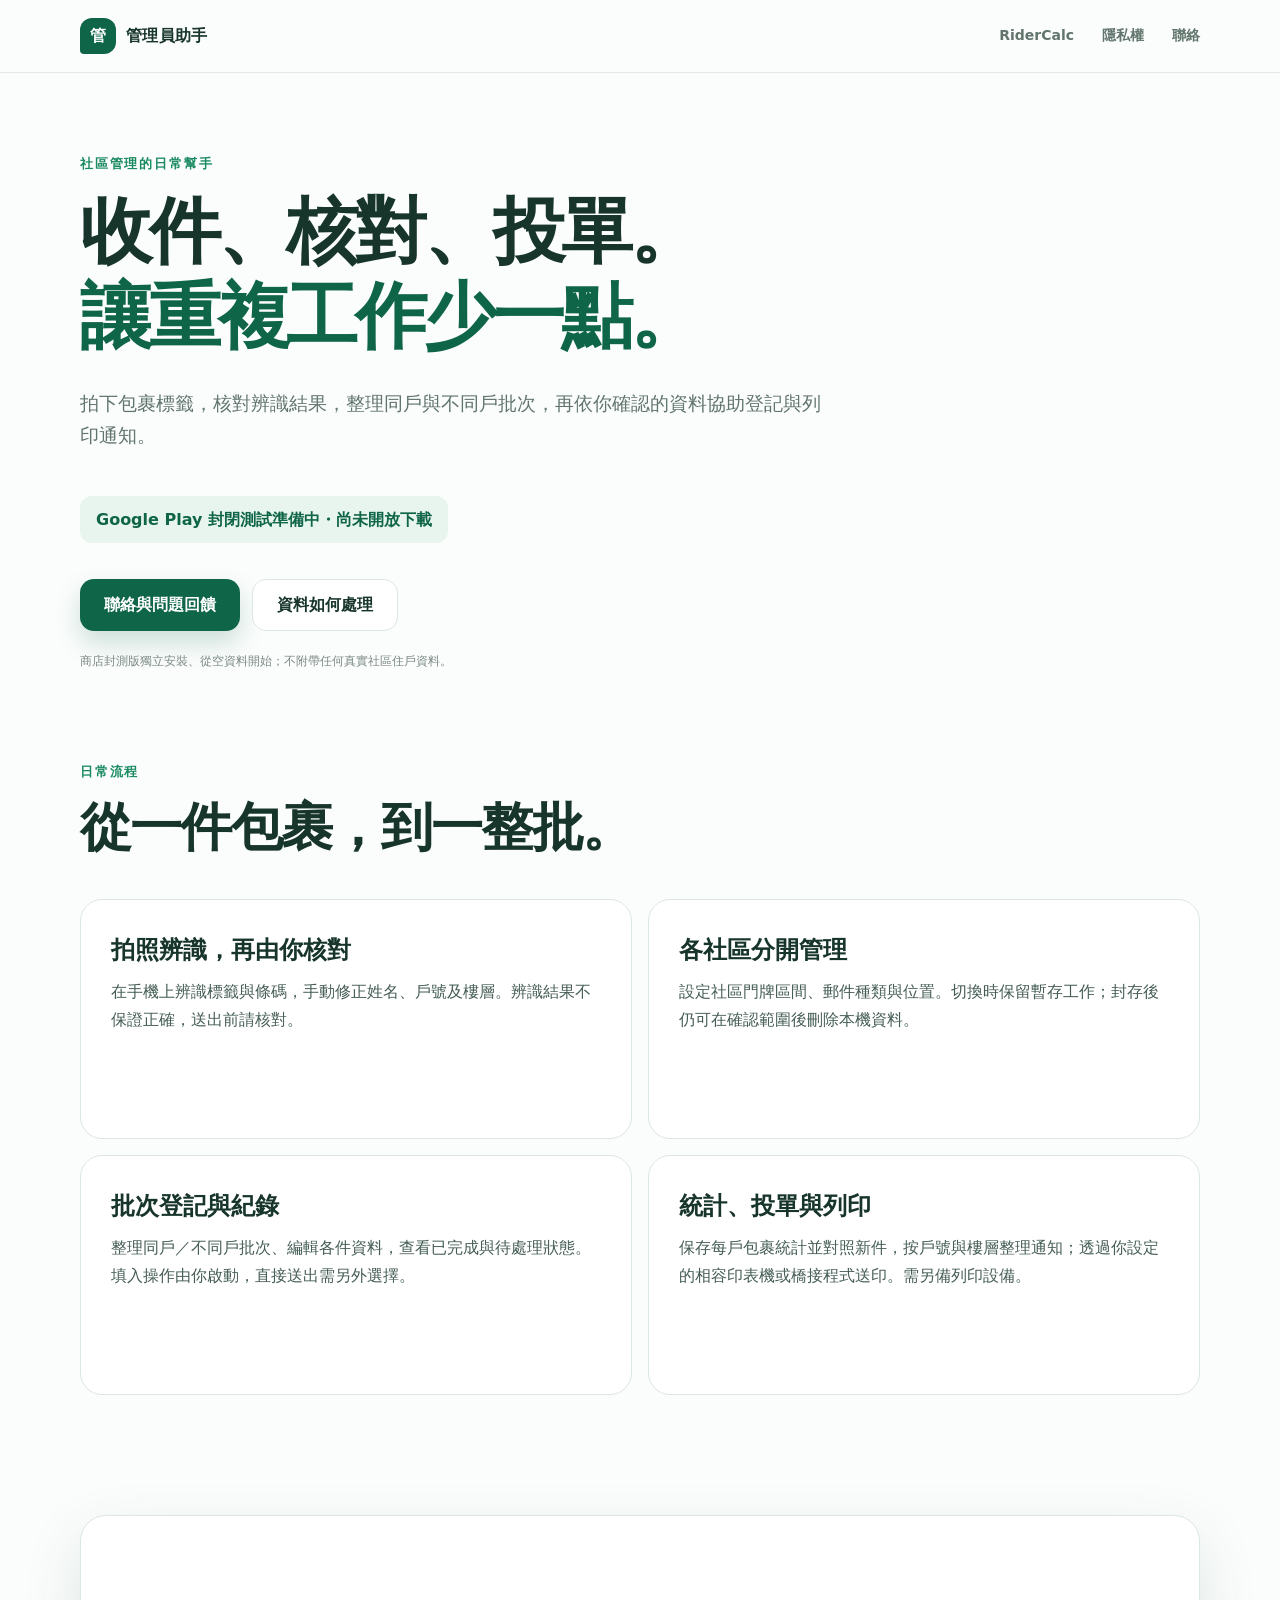
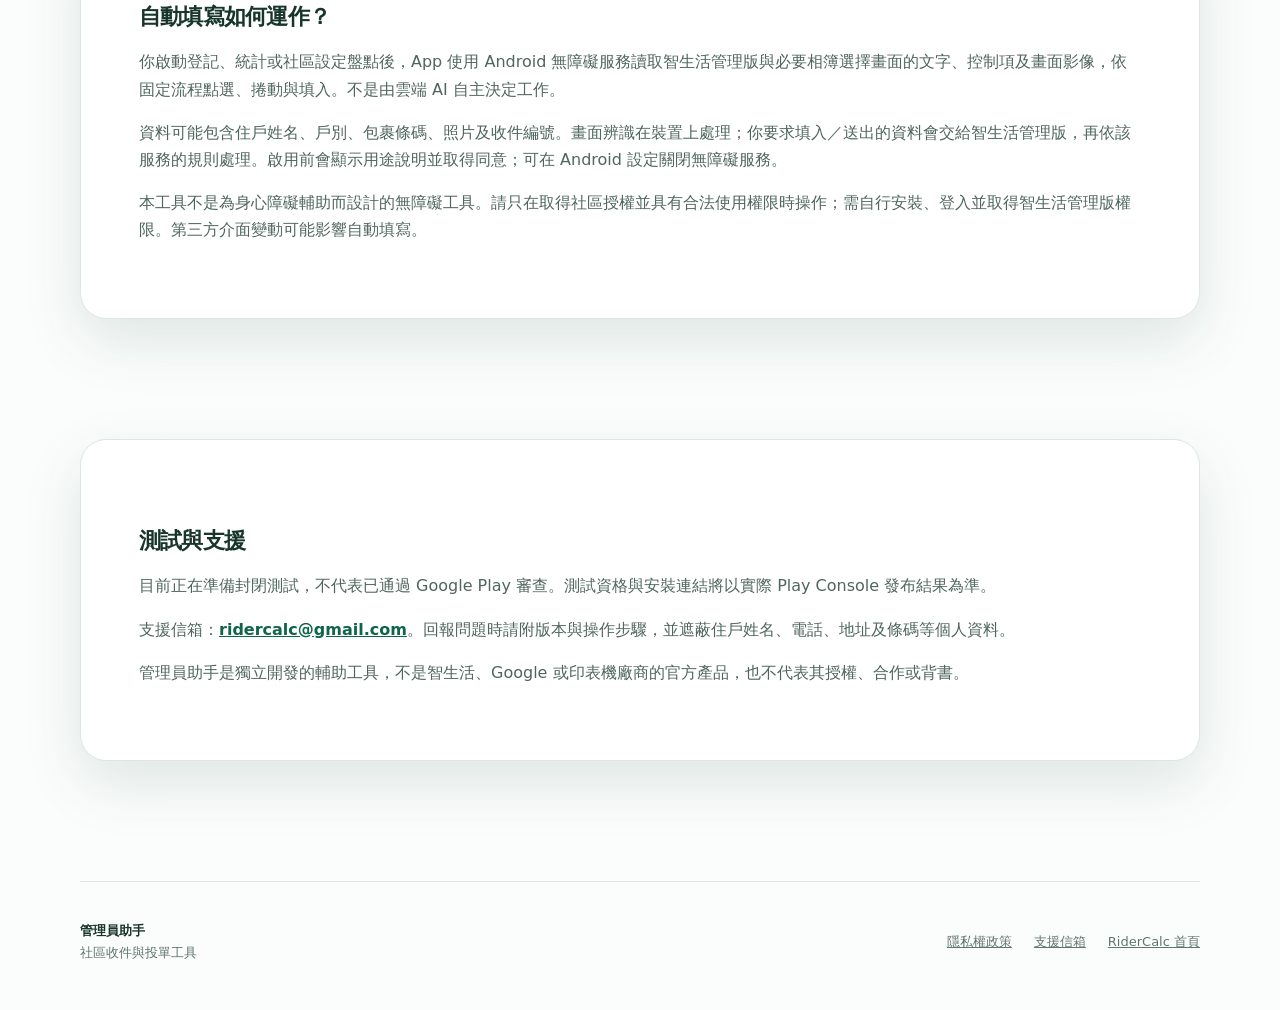
==== manager-assistant/index.html @ 59d61bf5 "Add Manager Assistant closed-test website and privacy policy" ====
<!doctype html>
<html lang="zh-Hant">
<head><meta charset="utf-8"><meta name="viewport" content="width=device-width,initial-scale=1"><title>管理員助手｜社區收件與投單工具</title><meta name="description" content="管理員助手協助社區管理員拍照辨識包裹、核對戶別、批次登記與列印領取通知。封閉測試準備中。"><link rel="stylesheet" href="../styles.css"><link rel="stylesheet" href="manager.css"><link rel="canonical" href="https://ridercalc.github.io/manager-assistant/"></head>
<body>
<header class="nav-shell"><nav class="nav" aria-label="主要導覽"><a class="brand" href="./"><span class="brand-mark" aria-hidden="true">管</span>管理員助手</a><div class="nav-links"><a href="../">RiderCalc</a><a href="privacy.html">隱私權</a><a href="mailto:ridercalc@gmail.com">聯絡</a></div></nav></header>
<main>
<section class="manager-hero"><p class="eyebrow">社區管理的日常幫手</p><h1>收件、核對、投單。<br><span>讓重複工作少一點。</span></h1><p class="hero-lead">拍下包裹標籤，核對辨識結果，整理同戶與不同戶批次，再依你確認的資料協助登記與列印通知。</p><p class="status" role="status">Google Play 封閉測試準備中・尚未開放下載</p><div class="hero-actions"><a class="button primary" href="mailto:ridercalc@gmail.com?subject=管理員助手問題回饋">聯絡與問題回饋</a><a class="button secondary" href="privacy.html">資料如何處理</a></div><p class="release-note">商店封測版獨立安裝、從空資料開始；不附帶任何真實社區住戶資料。</p></section>
<section class="section" aria-labelledby="features"><div class="section-heading"><p class="eyebrow">日常流程</p><h2 id="features">從一件包裹，到一整批。</h2></div><div class="feature-grid">
<article class="feature-card"><h3>拍照辨識，再由你核對</h3><p>在手機上辨識標籤與條碼，手動修正姓名、戶號及樓層。辨識結果不保證正確，送出前請核對。</p></article>
<article class="feature-card"><h3>各社區分開管理</h3><p>設定社區門牌區間、郵件種類與位置。切換時保留暫存工作；封存後仍可在確認範圍後刪除本機資料。</p></article>
<article class="feature-card"><h3>批次登記與紀錄</h3><p>整理同戶／不同戶批次、編輯各件資料，查看已完成與待處理狀態。填入操作由你啟動，直接送出需另外選擇。</p></article>
<article class="feature-card"><h3>統計、投單與列印</h3><p>保存每戶包裹統計並對照新件，按戶號與樓層整理通知；透過你設定的相容印表機或橋接程式送印。需另備列印設備。</p></article>
</div></section>
<section class="section"><div class="policy-card"><h2>自動填寫如何運作？</h2><p>你啟動登記、統計或社區設定盤點後，App 使用 Android 無障礙服務讀取智生活管理版與必要相簿選擇畫面的文字、控制項及畫面影像，依固定流程點選、捲動與填入。不是由雲端 AI 自主決定工作。</p><p>資料可能包含住戶姓名、戶別、包裹條碼、照片及收件編號。畫面辨識在裝置上處理；你要求填入／送出的資料會交給智生活管理版，再依該服務的規則處理。啟用前會顯示用途說明並取得同意；可在 Android 設定關閉無障礙服務。</p><p>本工具不是為身心障礙輔助而設計的無障礙工具。請只在取得社區授權並具有合法使用權限時操作；需自行安裝、登入並取得智生活管理版權限。第三方介面變動可能影響自動填寫。</p></div></section>
<section class="section"><div class="policy-card"><h2>測試與支援</h2><p>目前正在準備封閉測試，不代表已通過 Google Play 審查。測試資格與安裝連結將以實際 Play Console 發布結果為準。</p><p>支援信箱：<a href="mailto:ridercalc@gmail.com">ridercalc@gmail.com</a>。回報問題時請附版本與操作步驟，並遮蔽住戶姓名、電話、地址及條碼等個人資料。</p><p>管理員助手是獨立開發的輔助工具，不是智生活、Google 或印表機廠商的官方產品，也不代表其授權、合作或背書。</p></div></section>
</main><footer><div><b>管理員助手</b><span>社區收件與投單工具</span></div><div class="footer-links"><a href="privacy.html">隱私權政策</a><a href="mailto:ridercalc@gmail.com">支援信箱</a><a href="../">RiderCalc 首頁</a></div></footer>
</body></html>
---- styles.css ----
:root {
  --ink: #17352b;
  --muted: #61756d;
  --green: #0f6548;
  --green-2: #1a8a61;
  --mint: #e8f5ee;
  --cream: #f7f4ec;
  --line: #dce7e1;
  --white: #fff;
  --shadow: 0 22px 60px rgba(18, 69, 51, .12);
}

* { box-sizing: border-box; }
html { scroll-behavior: smooth; }
body { margin: 0; color: var(--ink); background: #fbfdfc; font-family: "Noto Sans TC", "Microsoft JhengHei", system-ui, sans-serif; line-height: 1.7; }
a { color: inherit; }
.nav-shell { position: sticky; top: 0; z-index: 20; background: rgba(251, 253, 252, .9); backdrop-filter: blur(14px); border-bottom: 1px solid rgba(220, 231, 225, .8); }
.nav { width: min(1120px, calc(100% - 32px)); height: 72px; margin: auto; display: flex; align-items: center; justify-content: space-between; }
.brand { display: flex; gap: 10px; align-items: center; text-decoration: none; font-weight: 800; letter-spacing: .02em; }
.brand-mark { width: 36px; height: 36px; display: grid; place-items: center; color: white; background: var(--green); border-radius: 12px 12px 12px 4px; }
.nav-links { display: flex; gap: 28px; }
.nav-links a { text-decoration: none; color: var(--muted); font-weight: 700; font-size: 14px; }
.nav-links a:hover, .nav-links a[aria-current="page"] { color: var(--green); }

.hero { min-height: 720px; width: min(1120px, calc(100% - 32px)); margin: auto; padding: 84px 0 72px; display: grid; grid-template-columns: 1.15fr .85fr; gap: 80px; align-items: center; }
.eyebrow { margin: 0 0 14px; color: var(--green-2); font-weight: 900; letter-spacing: .14em; font-size: 13px; text-transform: uppercase; }
.hero h1 { margin: 0; font-size: clamp(54px, 7vw, 84px); line-height: 1.04; letter-spacing: -.055em; }
.hero h1 span { color: var(--green-2); }
.hero-lead { max-width: 610px; margin: 28px 0; color: var(--muted); font-size: 19px; }
.hero-actions { display: flex; flex-wrap: wrap; gap: 12px; }
.button { min-height: 52px; padding: 0 24px; border-radius: 14px; display: inline-flex; align-items: center; justify-content: center; text-decoration: none; font-weight: 800; transition: transform .2s, box-shadow .2s; }
.button:hover { transform: translateY(-2px); }
.button.primary { color: white; background: var(--green); box-shadow: 0 12px 26px rgba(15, 101, 72, .2); }
.button.secondary { border: 1px solid var(--line); background: white; }
.release-note { max-width: 590px; margin: 15px 0 0; color: #7b8984; font-size: 12px; }

.phone-wrap { position: relative; width: min(360px, 100%); margin: auto; }
.phone { padding: 12px; background: #10231d; border: 1px solid #2e4a40; border-radius: 44px; box-shadow: var(--shadow); transform: rotate(2deg); overflow: hidden; }
.phone img { display: block; width: 100%; height: auto; border-radius: 32px; }
.phone-status { padding: 5px 24px 10px; color: white; display: flex; justify-content: space-between; font-size: 11px; }
.phone-content { min-height: 570px; padding: 32px 20px 16px; border-radius: 32px; background: #f1f6f3; }
.mini-label { color: var(--muted); font-size: 13px; font-weight: 800; }
.metric-row { margin-top: 10px; display: grid; grid-template-columns: 1fr 1.2fr; gap: 9px; }
.metric-row div, .trip-card { padding: 18px; border: 1px solid var(--line); border-radius: 18px; background: white; }
.metric-row strong { display: block; font-size: 28px; line-height: 1.2; }
.metric-row small, .trip-card small { color: var(--muted); }
.trip-card { margin-top: 12px; background: var(--mint); }
.trip-card span, .trip-card strong, .trip-card small { display: block; }
.trip-card strong { margin: 8px 0; color: var(--green); font-size: 42px; }
.action-row { margin-top: 16px; display: grid; grid-template-columns: 1fr 1fr; gap: 8px; }
.action-row span { padding: 14px; color: white; background: var(--green); border-radius: 14px; text-align: center; font-weight: 800; }
.action-row span:last-child { background: #b4533d; }
.bottom-tabs { margin-top: 74px; padding: 14px 5px 2px; display: flex; justify-content: space-around; border-top: 1px solid var(--line); color: var(--muted); font-size: 12px; }
.bottom-tabs b { color: var(--green); }
.float-dot { position: absolute; right: -30px; top: 150px; width: 66px; height: 66px; display: flex; flex-direction: column; align-items: center; justify-content: center; color: white; background: var(--green-2); border: 7px solid white; border-radius: 50%; box-shadow: 0 12px 32px rgba(15, 101, 72, .35); font-size: 20px; font-weight: 900; line-height: 1; }
.float-dot small { margin-top: 3px; font-size: 11px; }

.proof-strip { width: min(1120px, calc(100% - 32px)); margin: 0 auto 110px; padding: 28px 34px; display: grid; grid-template-columns: repeat(4, 1fr); background: var(--cream); border-radius: 22px; }
.proof-strip div { padding: 0 24px; border-right: 1px solid #dfdacc; }
.proof-strip div:last-child { border: 0; }
.proof-strip strong, .proof-strip span { display: block; }
.proof-strip strong { font-size: 25px; }
.proof-strip span { color: var(--muted); font-size: 12px; }
.section { width: min(1120px, calc(100% - 32px)); margin: 0 auto 120px; }
.section-heading { max-width: 690px; margin-bottom: 40px; }
.section h2 { margin: 0; font-size: clamp(34px, 5vw, 52px); line-height: 1.18; letter-spacing: -.035em; }
.section-heading > p:last-child { color: var(--muted); }
.feature-grid { display: grid; grid-template-columns: repeat(2, 1fr); gap: 16px; }
.feature-card { min-height: 240px; padding: 30px; background: white; border: 1px solid var(--line); border-radius: 22px; }
.feature-card.featured { color: white; background: var(--green); border-color: var(--green); }
.feature-number { opacity: .7; font-weight: 900; }
.feature-card h3 { margin: 45px 0 8px; font-size: 23px; }
.feature-card p { margin: 0; opacity: .8; }
.screenshot-grid { display: grid; grid-template-columns: repeat(3, 1fr); gap: 22px; }
.screenshot-grid figure { margin: 0; padding: 12px; background: white; border: 1px solid var(--line); border-radius: 28px; box-shadow: var(--shadow); }
.screenshot-grid img { display: block; width: 100%; height: auto; border-radius: 20px; }
.screenshot-grid figcaption { padding: 14px 8px 6px; color: var(--muted); font-size: 13px; font-weight: 700; }

.calculation { padding: 52px; display: grid; grid-template-columns: 1fr 1fr; gap: 60px; align-items: center; color: white; background: #102f25; border-radius: 30px; }
.eyebrow.light { color: #7be0b5; }
.calculation p:not(.eyebrow) { color: #bcd0c8; }
.formula { padding: 30px; background: rgba(255,255,255,.08); border: 1px solid rgba(255,255,255,.12); border-radius: 20px; }
.formula span, .formula strong, .formula small { display: block; }
.formula span { color: #bcd0c8; font-size: 13px; }
.formula strong { margin: 12px 0; font-size: 24px; }
.formula small { color: #a9beb5; }
.backup-section { display: grid; grid-template-columns: 1.3fr .7fr; gap: 60px; align-items: center; }
.backup-copy ol { margin: 32px 0 0; padding: 0; list-style: none; counter-reset: steps; }
.backup-copy li { position: relative; padding: 6px 0 24px 54px; counter-increment: steps; }
.backup-copy li::before { content: counter(steps); position: absolute; left: 0; top: 2px; width: 34px; height: 34px; display: grid; place-items: center; color: white; background: var(--green); border-radius: 50%; font-weight: 900; }
.backup-copy b, .backup-copy span { display: block; }
.backup-copy span { color: var(--muted); font-size: 14px; }
.notice { padding: 28px; background: var(--mint); border-radius: 22px; border-left: 5px solid var(--green-2); }
.notice b { font-size: 19px; }
.notice p { margin-bottom: 0; color: var(--muted); }
.final-cta { padding: 44px 48px; display: flex; justify-content: space-between; align-items: center; gap: 30px; background: var(--cream); border-radius: 28px; }
.final-cta h2 { font-size: 38px; }
.final-cta p:not(.eyebrow) { margin-bottom: 0; color: var(--muted); }
.final-cta .button { flex: 0 0 auto; }

footer { width: min(1120px, calc(100% - 32px)); margin: auto; padding: 38px 0 46px; display: flex; flex-wrap: wrap; align-items: center; justify-content: space-between; gap: 18px; border-top: 1px solid var(--line); color: var(--muted); font-size: 13px; }
footer div:first-child b, footer div:first-child span { display: block; }
footer b { color: var(--ink); }
.footer-links { display: flex; gap: 22px; }
footer > p { flex-basis: 100%; margin: 0; font-size: 11px; }

.policy-page { width: min(850px, calc(100% - 32px)); margin: 76px auto 110px; }
.policy-title { margin-bottom: 34px; }
.policy-title h1 { margin: 0; font-size: clamp(46px, 7vw, 68px); letter-spacing: -.045em; }
.policy-title > p:last-child { color: var(--muted); }
.policy-card { padding: clamp(26px, 6vw, 58px); background: white; border: 1px solid var(--line); border-radius: 26px; box-shadow: var(--shadow); }
.policy-card h2 { margin: 38px 0 8px; font-size: 22px; }
.policy-card h2:first-of-type { margin-top: 28px; }
.policy-card p, .policy-card li { color: #50665d; }
.policy-card a { color: var(--green); font-weight: 700; }

@media (max-width: 800px) {
  .hero { grid-template-columns: 1fr; gap: 58px; padding-top: 58px; }
  .hero-copy { text-align: center; }
  .hero-lead, .release-note { margin-left: auto; margin-right: auto; }
  .hero-actions { justify-content: center; }
  .proof-strip { grid-template-columns: repeat(2, 1fr); gap: 22px 0; }
  .proof-strip div:nth-child(2) { border: 0; }
  .calculation, .backup-section { grid-template-columns: 1fr; gap: 28px; }
  .final-cta { align-items: flex-start; flex-direction: column; }
}

@media (max-width: 560px) {
  .nav { height: 64px; }
  .nav-links { gap: 14px; }
  .nav-links a:first-child { display: none; }
  .hero { min-height: auto; padding-top: 48px; }
  .hero h1 { font-size: 52px; }
  .phone-wrap { width: 300px; }
  .phone-content { min-height: 500px; }
  .bottom-tabs { margin-top: 40px; }
  .float-dot { right: -15px; }
  .proof-strip { padding: 24px 10px; }
  .proof-strip div { padding: 0 14px; }
  .feature-grid { grid-template-columns: 1fr; }
  .screenshot-grid { grid-template-columns: 1fr; }
  .feature-card { min-height: 210px; }
  .calculation { padding: 32px 24px; }
  .section { margin-bottom: 82px; }
  .final-cta { padding: 32px 24px; }
}

@media (prefers-reduced-motion: reduce) {
  html { scroll-behavior: auto; }
  .button { transition: none; }
}
---- manager-assistant/manager.css ----
.manager-hero{width:min(1120px,calc(100% - 32px));margin:0 auto;padding:80px 0 90px}
.manager-hero h1{font-size:clamp(38px,6.5vw,72px);letter-spacing:-.045em;line-height:1.18;margin:0}
.manager-hero h1 span{color:var(--green)}
.manager-hero .hero-lead{max-width:750px}
.status{display:inline-block;background:var(--mint);color:var(--green);padding:10px 16px;border-radius:12px;font-weight:700}
.manager-hero .hero-actions{margin:20px 0}.feature-card h3{font-size:24px;margin-top:0}
.policy-card p,.policy-card li{overflow-wrap:anywhere}.policy-card h2{line-height:1.4}
.footer-links{flex-wrap:wrap}.nav-links a:first-child{display:inline}
@media(max-width:560px){.manager-hero{padding-top:48px;padding-bottom:64px}.nav-links{gap:10px}.nav-links a{font-size:12px}.brand{font-size:14px}.hero-actions .button{width:100%}.policy-page{margin-top:40px}.policy-title h1{font-size:40px}}
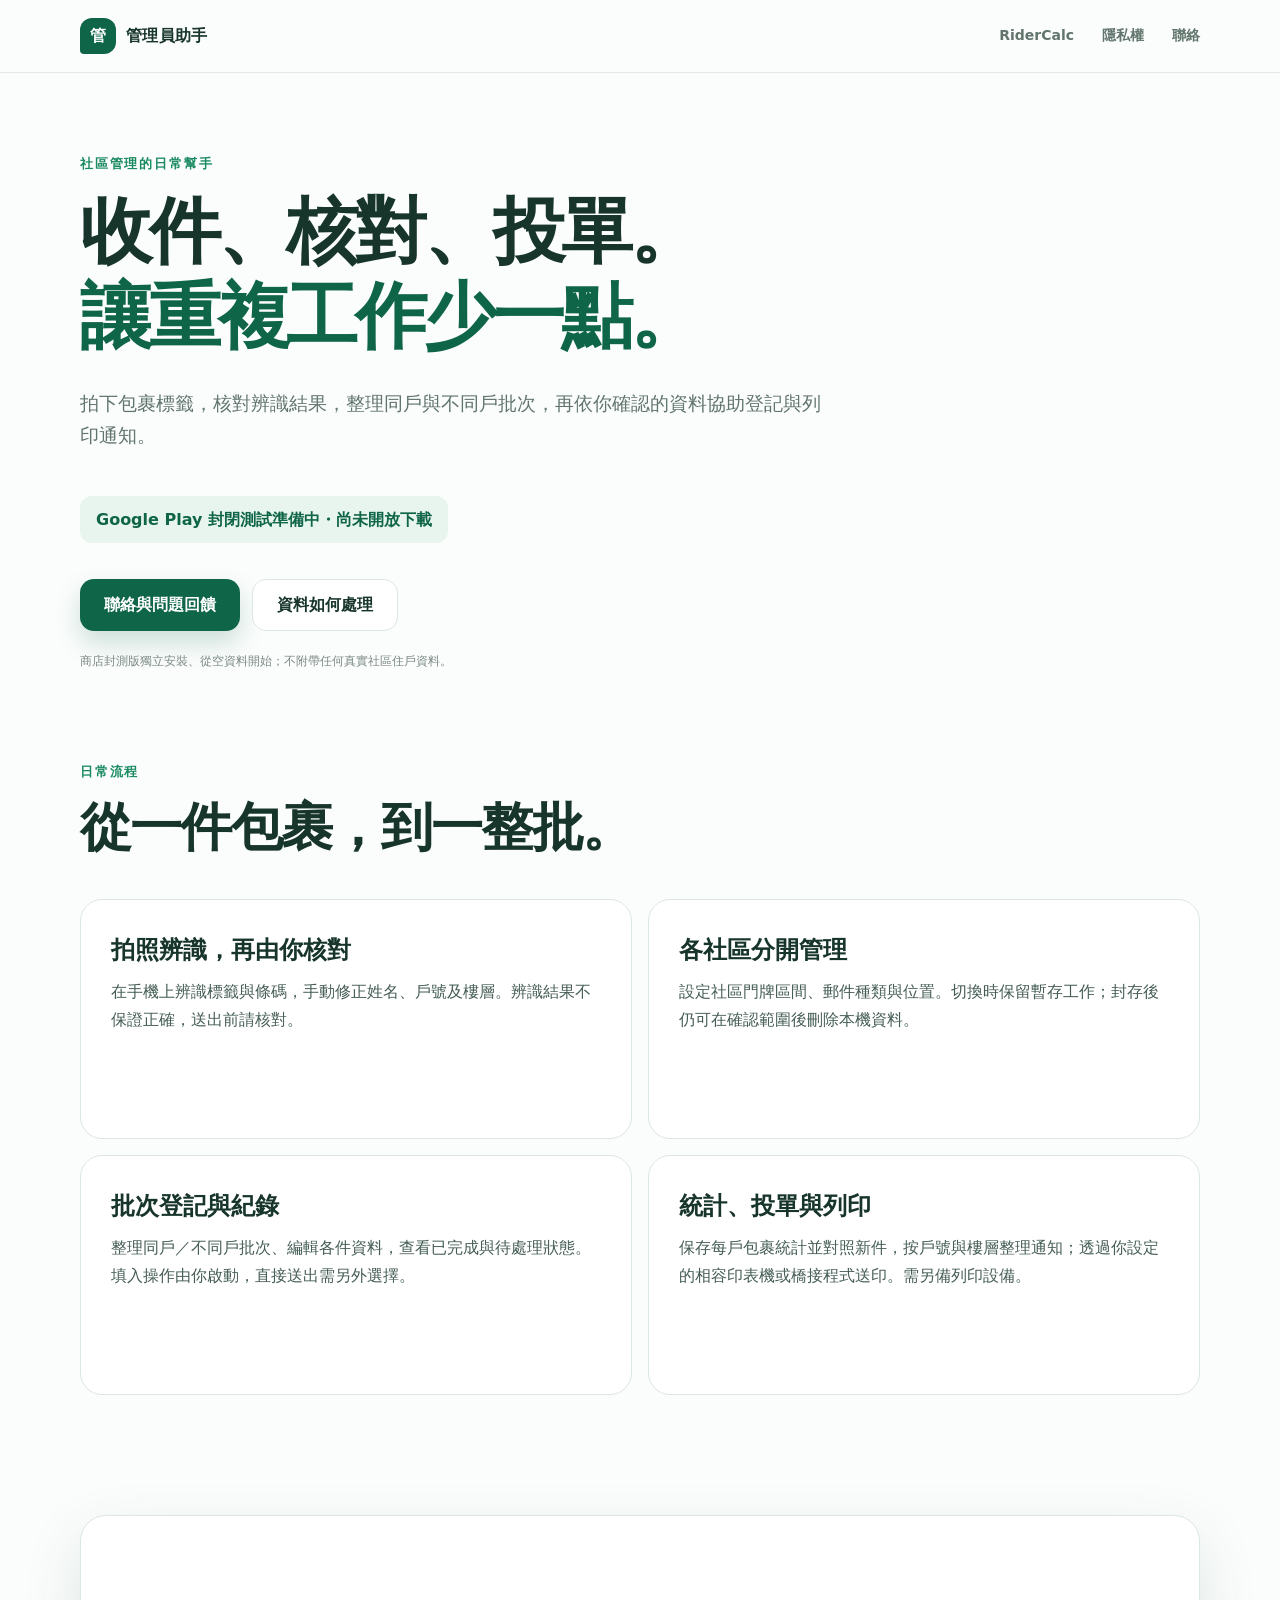
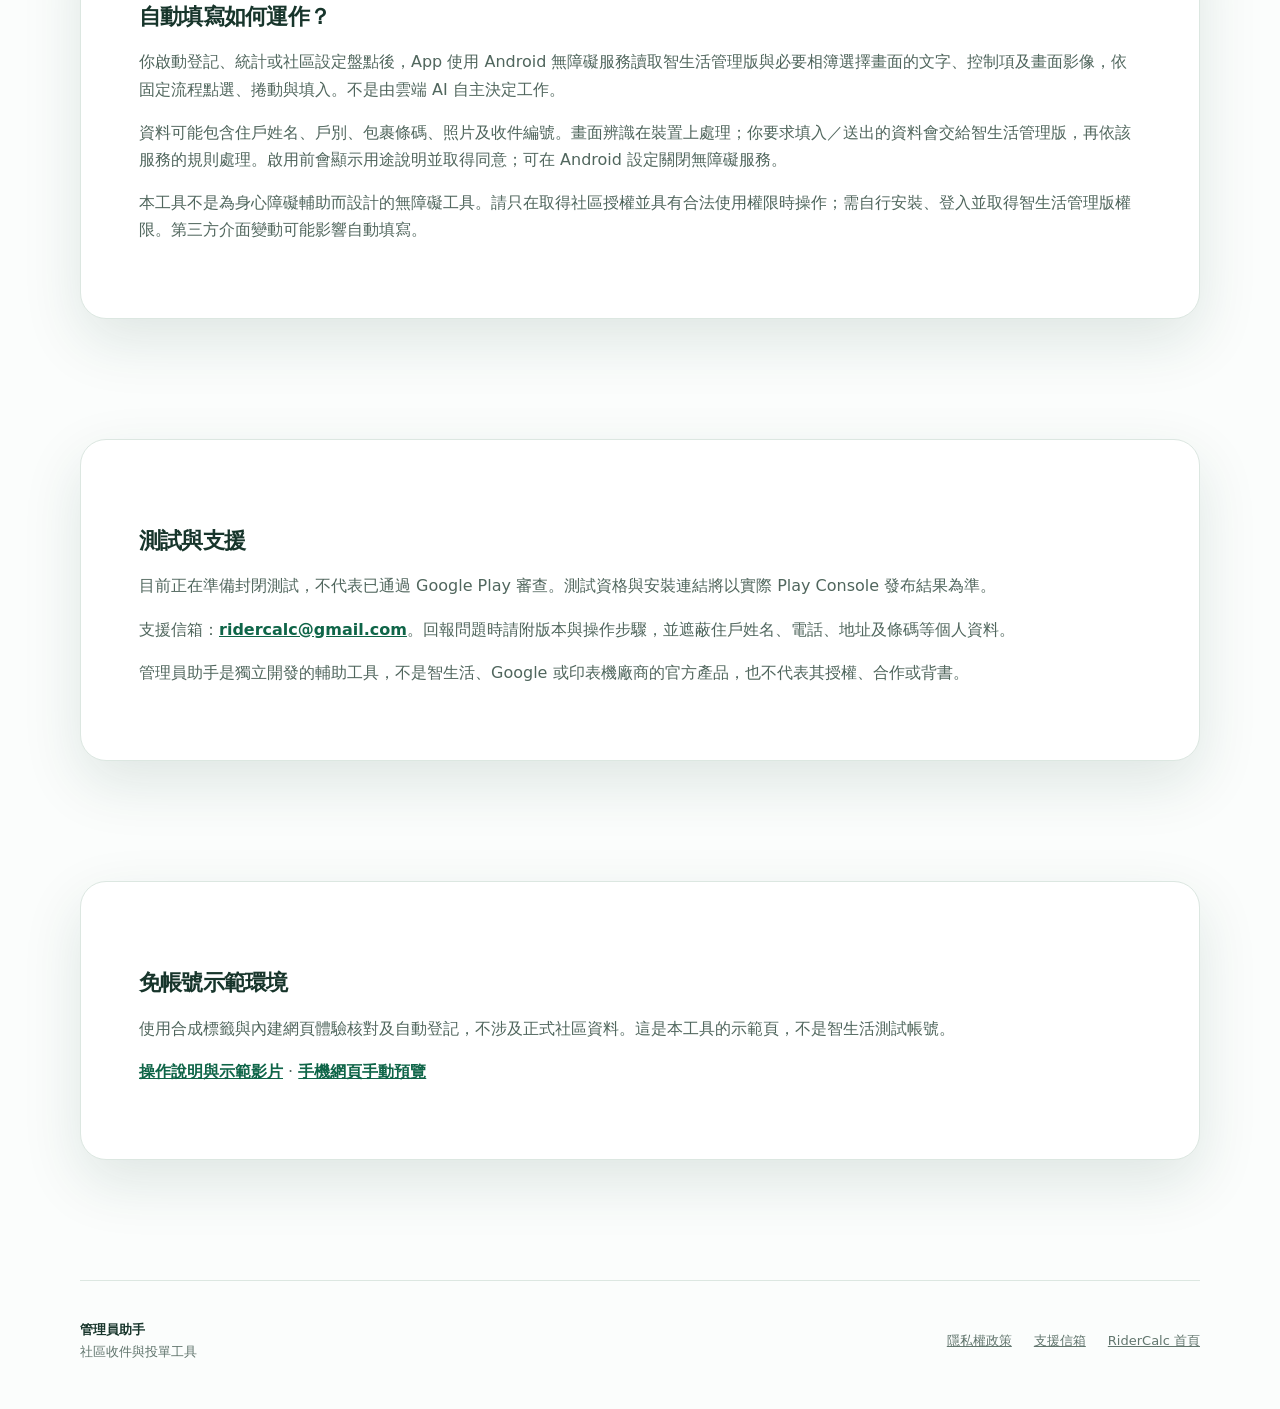
==== commit 03e9c8f9: "Add openly labelled fictional Manager Assistant review demo and video" ====
--- a/manager-assistant/index.html
+++ b/manager-assistant/index.html
@@ -13,5 +13,6 @@
 </div></section>
 <section class="section"><div class="policy-card"><h2>自動填寫如何運作？</h2><p>你啟動登記、統計或社區設定盤點後，App 使用 Android 無障礙服務讀取智生活管理版與必要相簿選擇畫面的文字、控制項及畫面影像，依固定流程點選、捲動與填入。不是由雲端 AI 自主決定工作。</p><p>資料可能包含住戶姓名、戶別、包裹條碼、照片及收件編號。畫面辨識在裝置上處理；你要求填入／送出的資料會交給智生活管理版，再依該服務的規則處理。啟用前會顯示用途說明並取得同意；可在 Android 設定關閉無障礙服務。</p><p>本工具不是為身心障礙輔助而設計的無障礙工具。請只在取得社區授權並具有合法使用權限時操作；需自行安裝、登入並取得智生活管理版權限。第三方介面變動可能影響自動填寫。</p></div></section>
 <section class="section"><div class="policy-card"><h2>測試與支援</h2><p>目前正在準備封閉測試，不代表已通過 Google Play 審查。測試資格與安裝連結將以實際 Play Console 發布結果為準。</p><p>支援信箱：<a href="mailto:ridercalc@gmail.com">ridercalc@gmail.com</a>。回報問題時請附版本與操作步驟，並遮蔽住戶姓名、電話、地址及條碼等個人資料。</p><p>管理員助手是獨立開發的輔助工具，不是智生活、Google 或印表機廠商的官方產品，也不代表其授權、合作或背書。</p></div></section>
+<section class="section"><div class="policy-card"><h2>免帳號示範環境</h2><p>使用合成標籤與內建網頁體驗核對及自動登記，不涉及正式社區資料。這是本工具的示範頁，不是智生活測試帳號。</p><p><a href="review.html">操作說明與示範影片</a> · <a href="demo.html">手機網頁手動預覽</a></p></div></section>
 </main><footer><div><b>管理員助手</b><span>社區收件與投單工具</span></div><div class="footer-links"><a href="privacy.html">隱私權政策</a><a href="mailto:ridercalc@gmail.com">支援信箱</a><a href="../">RiderCalc 首頁</a></div></footer>
 </body></html>
